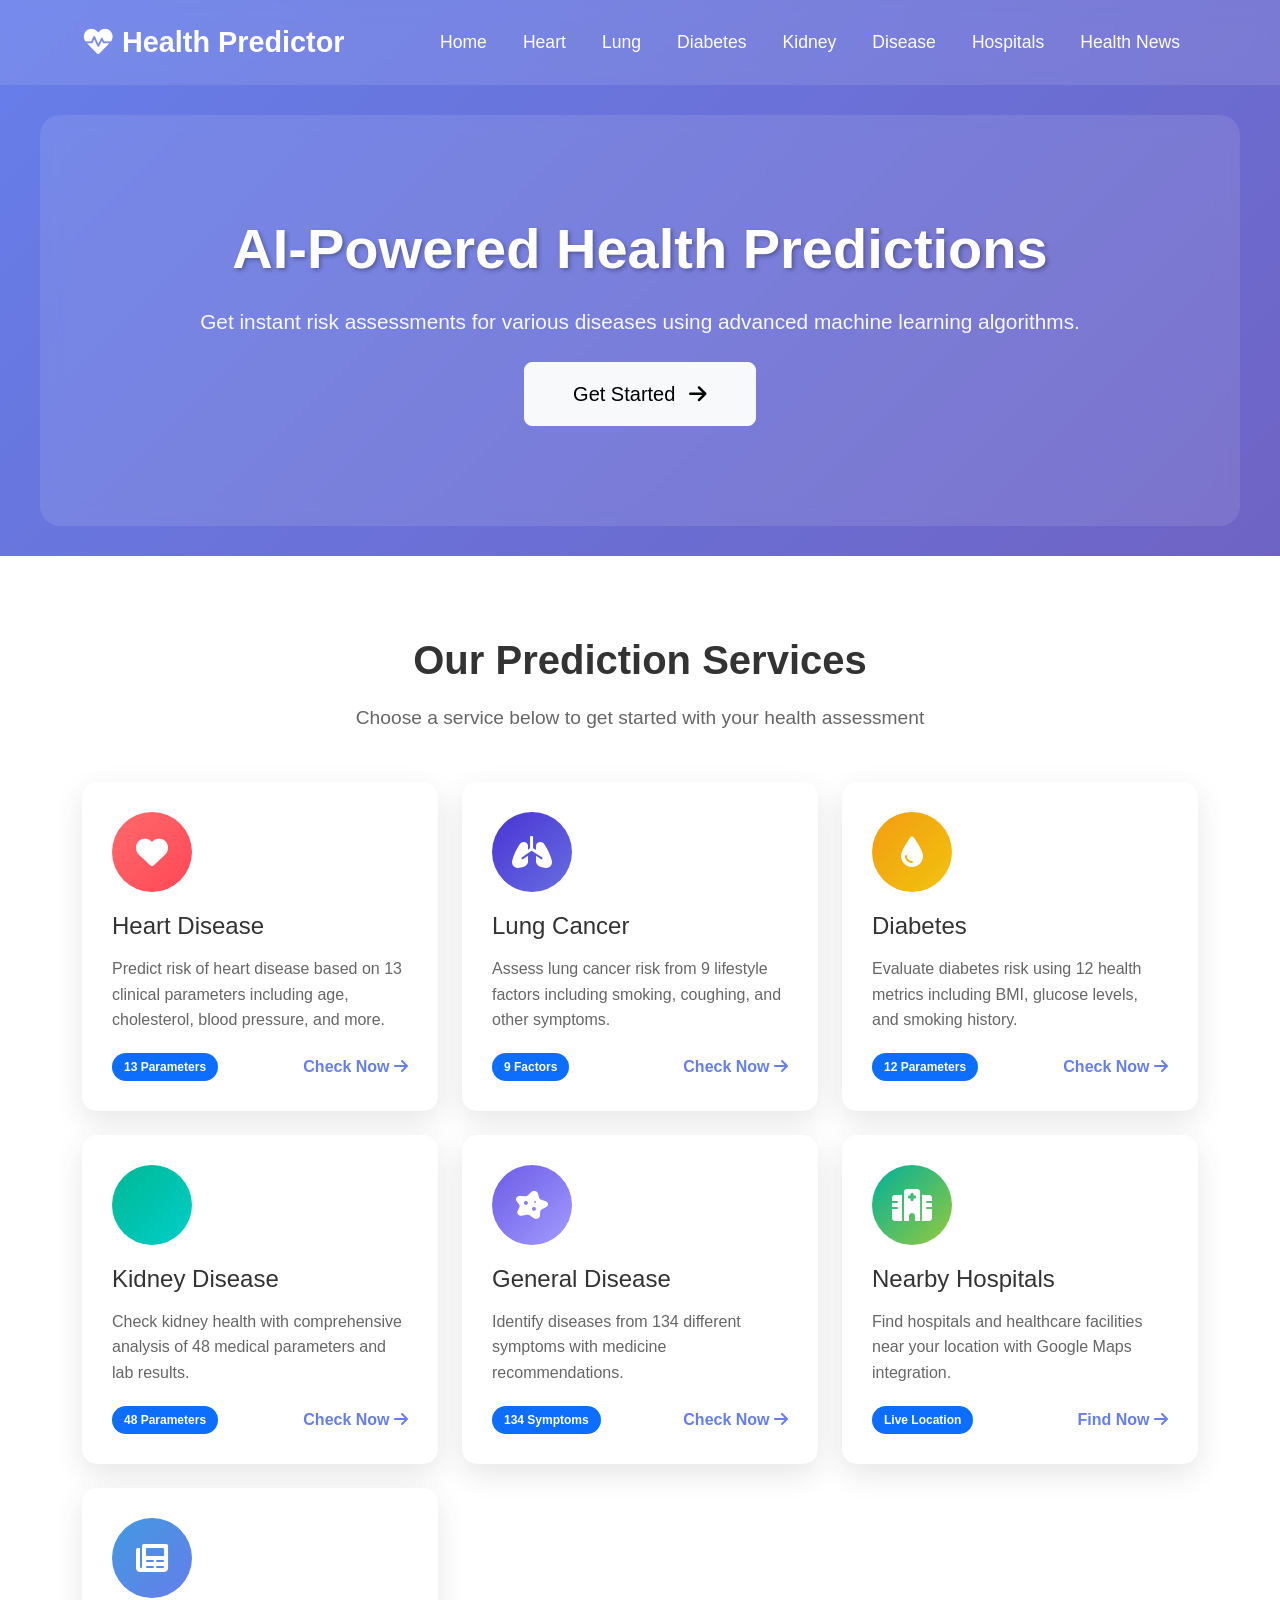
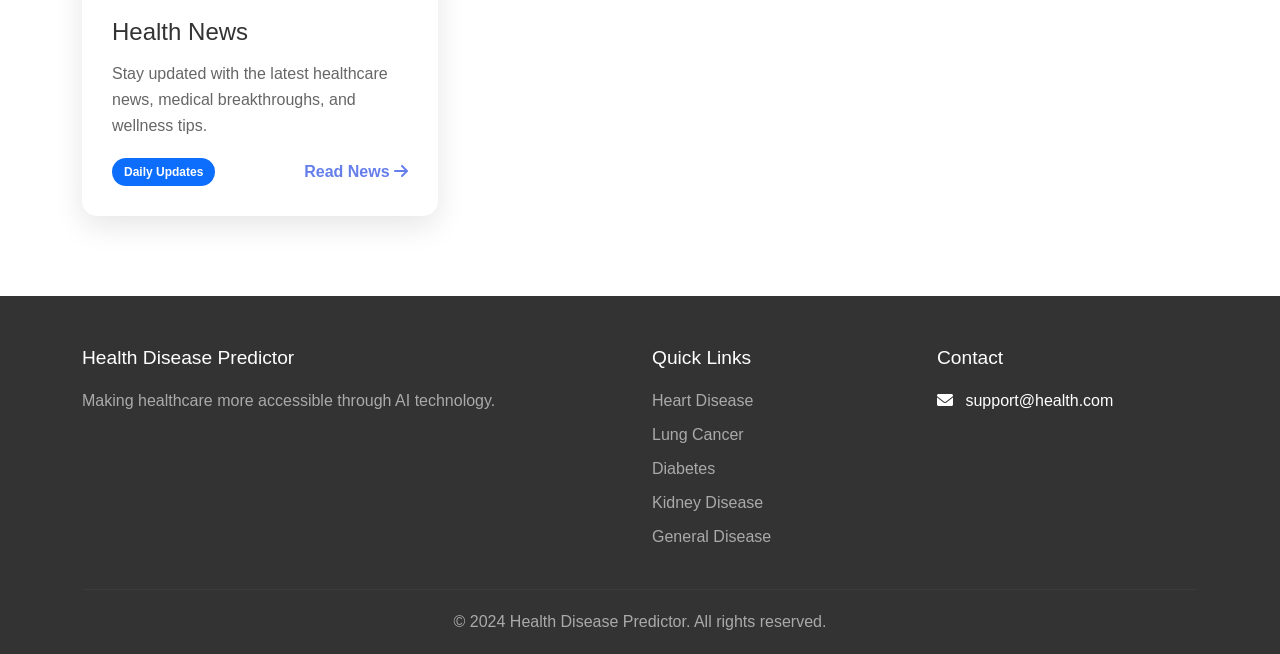
==== templates/index.html @ a197f368 "ignore" ====
<!DOCTYPE html>
<html lang="en">

<head>
    <meta charset="UTF-8">
    <meta name="viewport" content="width=device-width, initial-scale=1.0">
    <title>Health Disease Predictor</title>
    <link href="https://cdn.jsdelivr.net/npm/bootstrap@5.1.3/dist/css/bootstrap.min.css" rel="stylesheet">
    <link rel="stylesheet" href="https://cdnjs.cloudflare.com/ajax/libs/font-awesome/6.0.0/css/all.min.css">
    <style>
        * {
            margin: 0;
            padding: 0;
            box-sizing: border-box;
        }

        body {
            background: linear-gradient(135deg, #667eea 0%, #764ba2 100%);
            min-height: 100vh;
            font-family: 'Segoe UI', Tahoma, Geneva, Verdana, sans-serif;
        }

        .navbar {
            background: rgba(255, 255, 255, 0.1);
            backdrop-filter: blur(10px);
            padding: 1rem 0;
        }

        .navbar-brand {
            color: white !important;
            font-size: 1.8rem;
            font-weight: bold;
        }

        .nav-link {
            color: white !important;
            font-size: 1.1rem;
            margin: 0 10px;
            transition: all 0.3s;
        }

        .nav-link:hover {
            transform: translateY(-2px);
        }

        .hero-section {
            text-align: center;
            color: white;
            padding: 100px 20px;
            background: rgba(255, 255, 255, 0.1);
            border-radius: 20px;
            margin: 30px auto;
            max-width: 1200px;
            backdrop-filter: blur(10px);
        }

        .hero-section h1 {
            font-size: 3.5rem;
            font-weight: bold;
            margin-bottom: 20px;
            text-shadow: 2px 2px 4px rgba(0, 0, 0, 0.3);
        }

        .hero-section p {
            font-size: 1.3rem;
            opacity: 0.95;
            margin-bottom: 30px;
        }

        .services-section {
            padding: 80px 0;
            background: white;
        }

        .section-title {
            text-align: center;
            font-size: 2.5rem;
            font-weight: bold;
            margin-bottom: 20px;
            color: #333;
        }

        .section-subtitle {
            text-align: center;
            font-size: 1.2rem;
            color: #666;
            margin-bottom: 50px;
        }

        .service-card {
            background: white;
            border-radius: 15px;
            padding: 30px;
            box-shadow: 0 10px 30px rgba(0, 0, 0, 0.1);
            transition: all 0.4s;
            height: 100%;
            cursor: pointer;
            position: relative;
            overflow: hidden;
        }

        .service-card:hover {
            transform: translateY(-15px);
            box-shadow: 0 20px 40px rgba(0, 0, 0, 0.2);
        }

        .service-icon {
            width: 80px;
            height: 80px;
            border-radius: 50%;
            display: flex;
            align-items: center;
            justify-content: center;
            margin-bottom: 20px;
            color: white;
            font-size: 2rem;
        }

        .service-card h3 {
            font-size: 1.5rem;
            margin-bottom: 15px;
            color: #333;
        }

        .service-card p {
            color: #666;
            margin-bottom: 20px;
            line-height: 1.6;
        }

        .service-footer {
            display: flex;
            justify-content: space-between;
            align-items: center;
        }

        .badge {
            padding: 8px 12px;
            border-radius: 20px;
        }

        .btn-link {
            color: #667eea;
            text-decoration: none;
            font-weight: 600;
            transition: all 0.3s;
        }

        .btn-link:hover {
            transform: translateX(5px);
        }

        .footer {
            background: #333;
            color: white;
            padding: 50px 0 20px;
        }

        .footer h5 {
            font-size: 1.2rem;
            margin-bottom: 20px;
        }

        .footer p {
            color: #aaa;
        }

        .footer ul li {
            margin-bottom: 10px;
        }

        .footer ul li a {
            color: #aaa;
            text-decoration: none;
            transition: color 0.3s;
        }

        .footer ul li a:hover {
            color: white;
        }

        .footer hr {
            border-color: #555;
            margin: 30px 0 20px;
        }
    </style>
</head>

<body>
    <nav class="navbar navbar-expand-lg navbar-dark">
        <div class="container">
            <a class="navbar-brand" href="/"><i class="fas fa-heartbeat me-2"></i>Health Predictor</a>
            <button class="navbar-toggler" type="button" data-bs-toggle="collapse" data-bs-target="#navbarNav">
                <span class="navbar-toggler-icon"></span>
            </button>
            <div class="collapse navbar-collapse" id="navbarNav">
                <ul class="navbar-nav ms-auto">
                    <li class="nav-item"><a class="nav-link" href="/">Home</a></li>
                    <li class="nav-item"><a class="nav-link" href="/heart">Heart</a></li>
                    <li class="nav-item"><a class="nav-link" href="/lung">Lung</a></li>
                    <li class="nav-item"><a class="nav-link" href="/diabetes">Diabetes</a></li>
                    <li class="nav-item"><a class="nav-link" href="/kidney">Kidney</a></li>
                    <li class="nav-item"><a class="nav-link" href="/disease">Disease</a></li>
                    <li class="nav-item"><a class="nav-link" href="/hospitals">Hospitals</a></li>
                    <li class="nav-item"><a class="nav-link" href="/news">Health News</a></li>
                </ul>
            </div>
        </div>
    </nav>

    <div class="hero-section">
        <div class="container">
            <h1 class="display-3 fw-bold mb-4">AI-Powered Health Predictions</h1>
            <p class="lead mb-4">Get instant risk assessments for various diseases using advanced machine learning
                algorithms.</p>
            <a href="#services" class="btn btn-light btn-lg px-5 py-3">Get Started <i
                    class="fas fa-arrow-right ms-2"></i></a>
        </div>
    </div>

    <section id="services" class="services-section">
        <div class="container">
            <h2 class="section-title">Our Prediction Services</h2>
            <p class="section-subtitle">Choose a service below to get started with your health assessment</p>
            <div class="row g-4">
                <div class="col-lg-4 col-md-6">
                    <div class="service-card" onclick="location.href='/heart'">
                        <div class="service-icon" style="background: linear-gradient(135deg, #ff6b6b, #ff4757);">
                            <i class="fas fa-heart"></i>
                        </div>
                        <h3>Heart Disease</h3>
                        <p>Predict risk of heart disease based on 13 clinical parameters including age, cholesterol,
                            blood pressure, and more.</p>
                        <div class="service-footer">
                            <span class="badge bg-primary">13 Parameters</span>
                            <span class="btn-link">Check Now <i class="fas fa-arrow-right"></i></span>
                        </div>
                    </div>
                </div>
                <div class="col-lg-4 col-md-6">
                    <div class="service-card" onclick="location.href='/lung'">
                        <div class="service-icon" style="background: linear-gradient(135deg, #4834d4, #686de0);">
                            <i class="fas fa-lungs"></i>
                        </div>
                        <h3>Lung Cancer</h3>
                        <p>Assess lung cancer risk from 9 lifestyle factors including smoking, coughing, and other
                            symptoms.</p>
                        <div class="service-footer">
                            <span class="badge bg-primary">9 Factors</span>
                            <span class="btn-link">Check Now <i class="fas fa-arrow-right"></i></span>
                        </div>
                    </div>
                </div>
                <div class="col-lg-4 col-md-6">
                    <div class="service-card" onclick="location.href='/diabetes'">
                        <div class="service-icon" style="background: linear-gradient(135deg, #f39c12, #f1c40f);">
                            <i class="fas fa-tint"></i>
                        </div>
                        <h3>Diabetes</h3>
                        <p>Evaluate diabetes risk using 12 health metrics including BMI, glucose levels, and smoking
                            history.</p>
                        <div class="service-footer">
                            <span class="badge bg-primary">12 Parameters</span>
                            <span class="btn-link">Check Now <i class="fas fa-arrow-right"></i></span>
                        </div>
                    </div>
                </div>
                <div class="col-lg-4 col-md-6">
                    <div class="service-card" onclick="location.href='/kidney'">
                        <div class="service-icon" style="background: linear-gradient(135deg, #00b894, #00cec9);">
                            <i class="fas fa-kidneys"></i>
                        </div>
                        <h3>Kidney Disease</h3>
                        <p>Check kidney health with comprehensive analysis of 48 medical parameters and lab results.</p>
                        <div class="service-footer">
                            <span class="badge bg-primary">48 Parameters</span>
                            <span class="btn-link">Check Now <i class="fas fa-arrow-right"></i></span>
                        </div>
                    </div>
                </div>
                <div class="col-lg-4 col-md-6">
                    <div class="service-card" onclick="location.href='/disease'">
                        <div class="service-icon" style="background: linear-gradient(135deg, #6c5ce7, #a29bfe);">
                            <i class="fas fa-disease"></i>
                        </div>
                        <h3>General Disease</h3>
                        <p>Identify diseases from 134 different symptoms with medicine recommendations.</p>
                        <div class="service-footer">
                            <span class="badge bg-primary">134 Symptoms</span>
                            <span class="btn-link">Check Now <i class="fas fa-arrow-right"></i></span>
                        </div>
                    </div>
                </div>
                <div class="col-lg-4 col-md-6">
                    <div class="service-card" onclick="location.href='/hospitals'">
                        <div class="service-icon" style="background: linear-gradient(135deg, #00b09b, #96c93d);">
                            <i class="fas fa-hospital"></i>
                        </div>
                        <h3>Nearby Hospitals</h3>
                        <p>Find hospitals and healthcare facilities near your location with Google Maps integration.</p>
                        <div class="service-footer">
                            <span class="badge bg-primary">Live Location</span>
                            <span class="btn-link">Find Now <i class="fas fa-arrow-right"></i></span>
                        </div>
                    </div>
                </div>
                <div class="col-lg-4 col-md-6">
                    <div class="service-card" onclick="location.href='/news'">
                        <div class="service-icon" style="background: linear-gradient(135deg, #4299e1, #667eea);">
                            <i class="fas fa-newspaper"></i>
                        </div>
                        <h3>Health News</h3>
                        <p>Stay updated with the latest healthcare news, medical breakthroughs, and wellness tips.</p>
                        <div class="service-footer">
                            <span class="badge bg-primary">Daily Updates</span>
                            <span class="btn-link">Read News <i class="fas fa-arrow-right"></i></span>
                        </div>
                    </div>
                </div>
            </div>
        </div>
    </section>

    <footer class="footer">
        <div class="container">
            <div class="row">
                <div class="col-md-6">
                    <h5>Health Disease Predictor</h5>
                    <p>Making healthcare more accessible through AI technology.</p>
                </div>
                <div class="col-md-3">
                    <h5>Quick Links</h5>
                    <ul class="list-unstyled">
                        <li><a href="/heart">Heart Disease</a></li>
                        <li><a href="/lung">Lung Cancer</a></li>
                        <li><a href="/diabetes">Diabetes</a></li>
                        <li><a href="/kidney">Kidney Disease</a></li>
                        <li><a href="/disease">General Disease</a></li>
                    </ul>
                </div>
                <div class="col-md-3">
                    <h5>Contact</h5>
                    <ul class="list-unstyled">
                        <li><i class="fas fa-envelope me-2"></i> support@health.com</li>
                    </ul>
                </div>
            </div>
            <hr class="mt-4">
            <div class="text-center">
                <p class="mb-0">&copy; 2024 Health Disease Predictor. All rights reserved.</p>
            </div>
        </div>
    </footer>

    <script src="https://cdn.jsdelivr.net/npm/bootstrap@5.1.3/dist/js/bootstrap.bundle.min.js"></script>
</body>

</html>
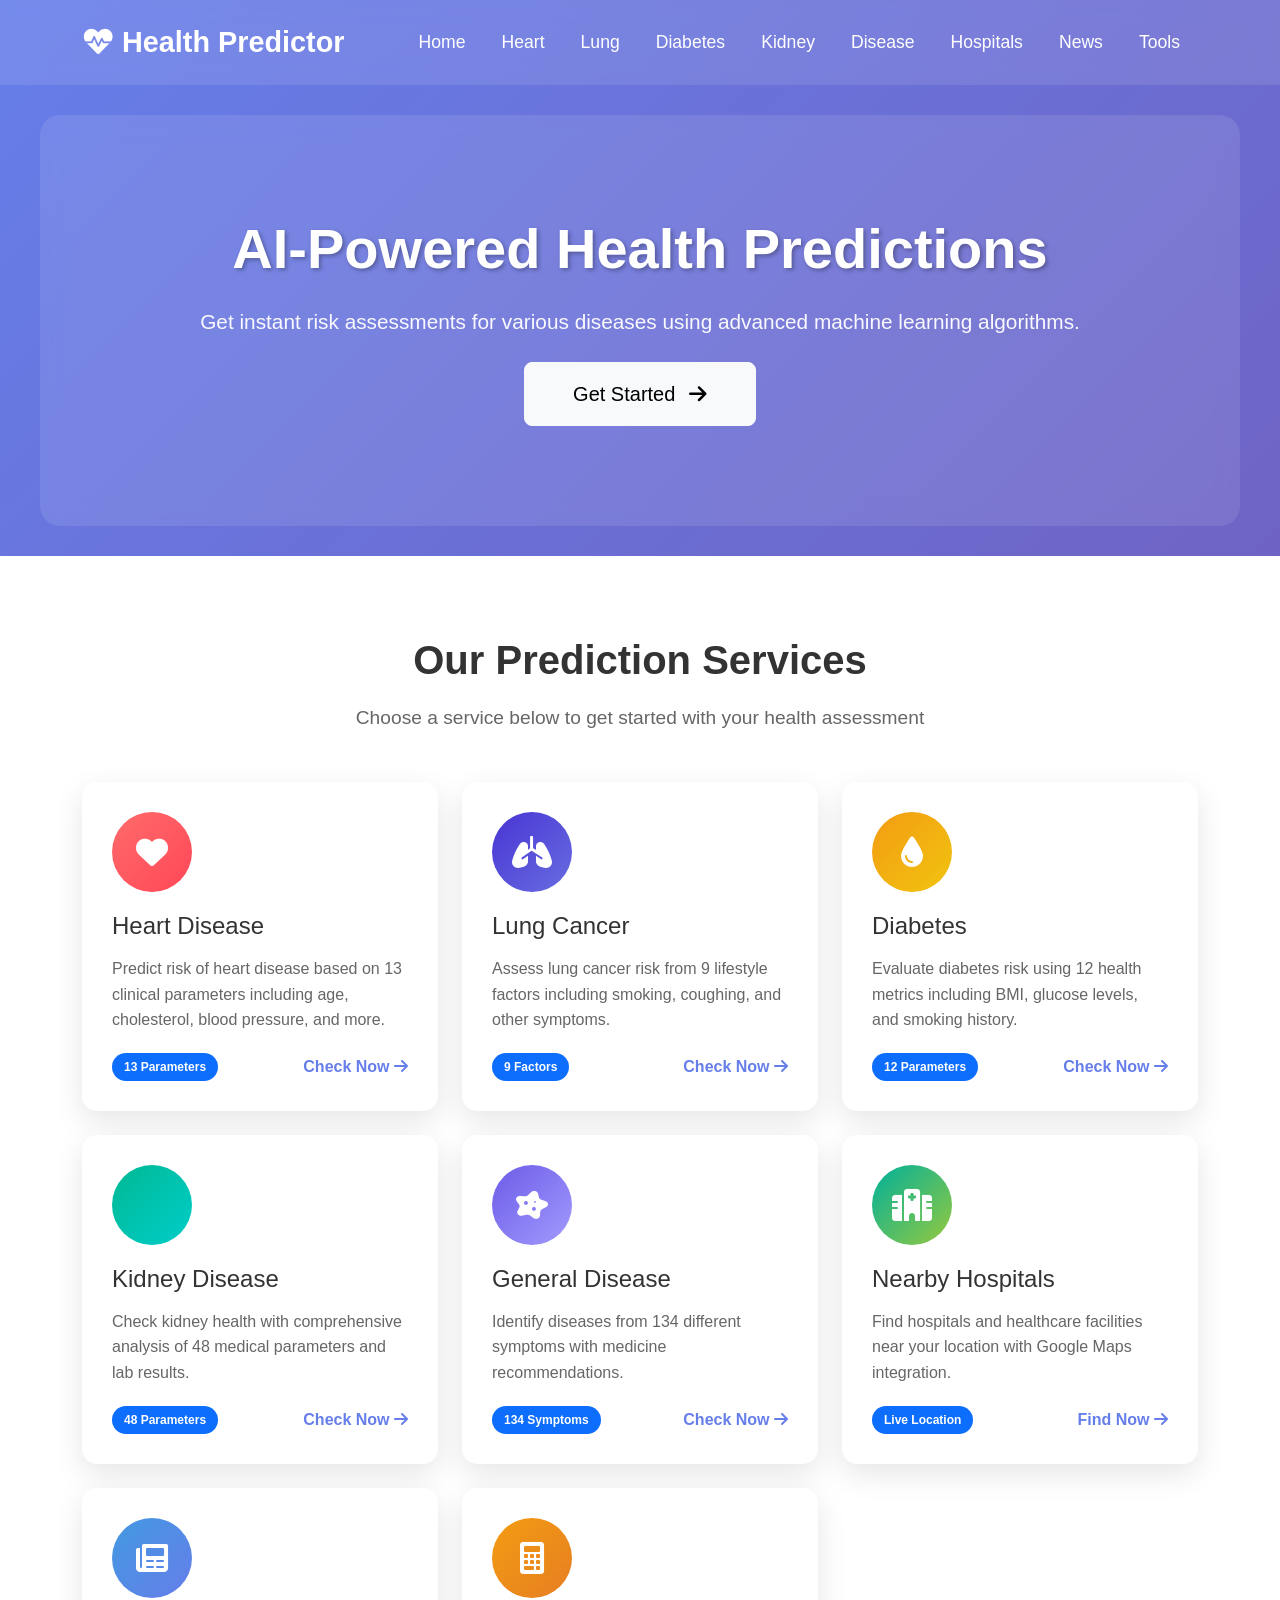
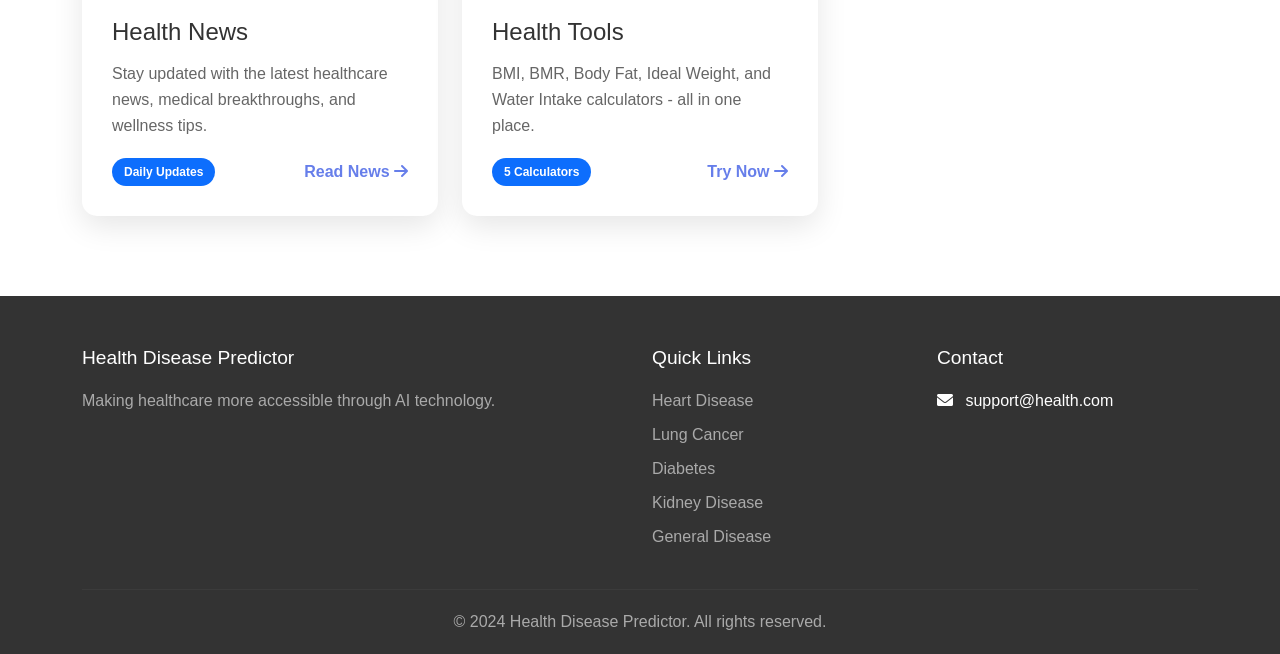
==== commit 38f19103: "Update" ====
--- a/templates/index.html
+++ b/templates/index.html
@@ -202,7 +202,8 @@
                     <li class="nav-item"><a class="nav-link" href="/kidney">Kidney</a></li>
                     <li class="nav-item"><a class="nav-link" href="/disease">Disease</a></li>
                     <li class="nav-item"><a class="nav-link" href="/hospitals">Hospitals</a></li>
-                    <li class="nav-item"><a class="nav-link" href="/news">Health News</a></li>
+                    <li class="nav-item"><a class="nav-link" href="/news">News</a></li>
+                    <li class="nav-item"><a class="nav-link" href="/tools">Tools</a></li>
                 </ul>
             </div>
         </div>
@@ -317,6 +318,19 @@
                         </div>
                     </div>
                 </div>
+                <div class="col-lg-4 col-md-6">
+                    <div class="service-card" onclick="location.href='/tools'">
+                        <div class="service-icon" style="background: linear-gradient(135deg, #f39c12, #e67e22);">
+                            <i class="fas fa-calculator"></i>
+                        </div>
+                        <h3>Health Tools</h3>
+                        <p>BMI, BMR, Body Fat, Ideal Weight, and Water Intake calculators - all in one place.</p>
+                        <div class="service-footer">
+                            <span class="badge bg-primary">5 Calculators</span>
+                            <span class="btn-link">Try Now <i class="fas fa-arrow-right"></i></span>
+                        </div>
+                    </div>
+                </div>
             </div>
         </div>
     </section>
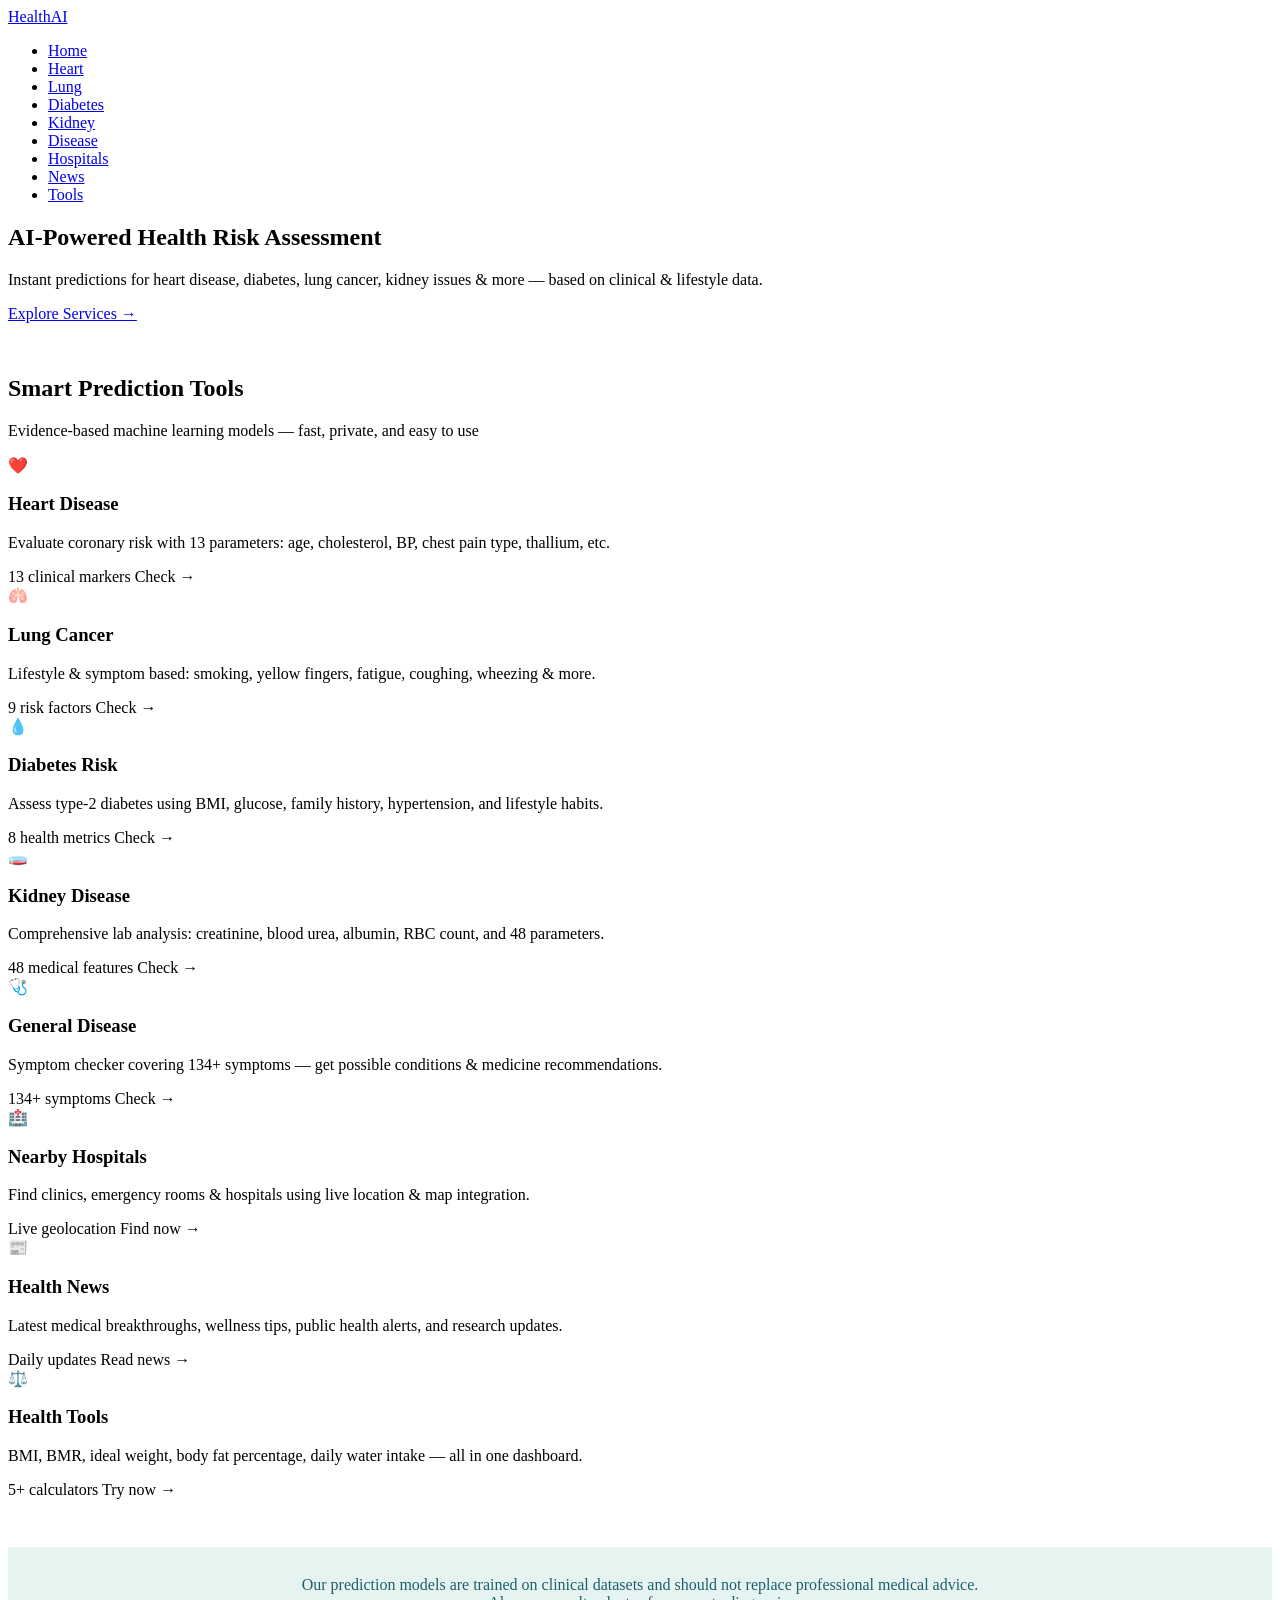
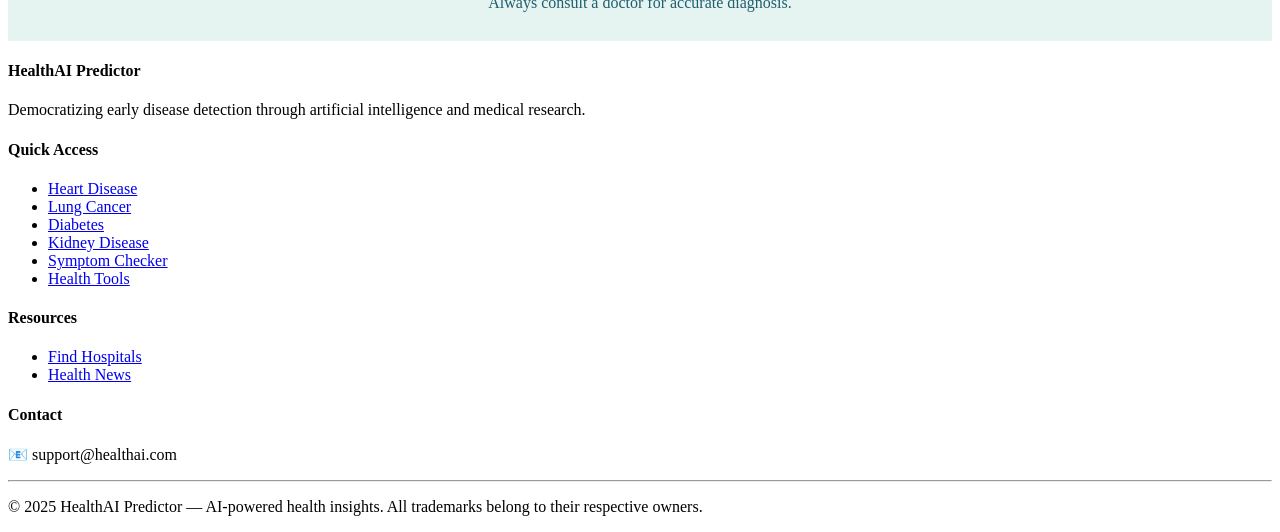
==== commit 63324bd9: "Initial Files" ====
--- a/templates/index.html
+++ b/templates/index.html
@@ -3,370 +3,177 @@
 
 <head>
     <meta charset="UTF-8">
-    <meta name="viewport" content="width=device-width, initial-scale=1.0">
-    <title>Health Disease Predictor</title>
-    <link href="https://cdn.jsdelivr.net/npm/bootstrap@5.1.3/dist/css/bootstrap.min.css" rel="stylesheet">
-    <link rel="stylesheet" href="https://cdnjs.cloudflare.com/ajax/libs/font-awesome/6.0.0/css/all.min.css">
-    <style>
-        * {
-            margin: 0;
-            padding: 0;
-            box-sizing: border-box;
-        }
-
-        body {
-            background: linear-gradient(135deg, #667eea 0%, #764ba2 100%);
-            min-height: 100vh;
-            font-family: 'Segoe UI', Tahoma, Geneva, Verdana, sans-serif;
-        }
-
-        .navbar {
-            background: rgba(255, 255, 255, 0.1);
-            backdrop-filter: blur(10px);
-            padding: 1rem 0;
-        }
-
-        .navbar-brand {
-            color: white !important;
-            font-size: 1.8rem;
-            font-weight: bold;
-        }
-
-        .nav-link {
-            color: white !important;
-            font-size: 1.1rem;
-            margin: 0 10px;
-            transition: all 0.3s;
-        }
-
-        .nav-link:hover {
-            transform: translateY(-2px);
-        }
-
-        .hero-section {
-            text-align: center;
-            color: white;
-            padding: 100px 20px;
-            background: rgba(255, 255, 255, 0.1);
-            border-radius: 20px;
-            margin: 30px auto;
-            max-width: 1200px;
-            backdrop-filter: blur(10px);
-        }
-
-        .hero-section h1 {
-            font-size: 3.5rem;
-            font-weight: bold;
-            margin-bottom: 20px;
-            text-shadow: 2px 2px 4px rgba(0, 0, 0, 0.3);
-        }
-
-        .hero-section p {
-            font-size: 1.3rem;
-            opacity: 0.95;
-            margin-bottom: 30px;
-        }
-
-        .services-section {
-            padding: 80px 0;
-            background: white;
-        }
-
-        .section-title {
-            text-align: center;
-            font-size: 2.5rem;
-            font-weight: bold;
-            margin-bottom: 20px;
-            color: #333;
-        }
-
-        .section-subtitle {
-            text-align: center;
-            font-size: 1.2rem;
-            color: #666;
-            margin-bottom: 50px;
-        }
-
-        .service-card {
-            background: white;
-            border-radius: 15px;
-            padding: 30px;
-            box-shadow: 0 10px 30px rgba(0, 0, 0, 0.1);
-            transition: all 0.4s;
-            height: 100%;
-            cursor: pointer;
-            position: relative;
-            overflow: hidden;
-        }
-
-        .service-card:hover {
-            transform: translateY(-15px);
-            box-shadow: 0 20px 40px rgba(0, 0, 0, 0.2);
-        }
-
-        .service-icon {
-            width: 80px;
-            height: 80px;
-            border-radius: 50%;
-            display: flex;
-            align-items: center;
-            justify-content: center;
-            margin-bottom: 20px;
-            color: white;
-            font-size: 2rem;
-        }
-
-        .service-card h3 {
-            font-size: 1.5rem;
-            margin-bottom: 15px;
-            color: #333;
-        }
-
-        .service-card p {
-            color: #666;
-            margin-bottom: 20px;
-            line-height: 1.6;
-        }
-
-        .service-footer {
-            display: flex;
-            justify-content: space-between;
-            align-items: center;
-        }
-
-        .badge {
-            padding: 8px 12px;
-            border-radius: 20px;
-        }
-
-        .btn-link {
-            color: #667eea;
-            text-decoration: none;
-            font-weight: 600;
-            transition: all 0.3s;
-        }
-
-        .btn-link:hover {
-            transform: translateX(5px);
-        }
-
-        .footer {
-            background: #333;
-            color: white;
-            padding: 50px 0 20px;
-        }
-
-        .footer h5 {
-            font-size: 1.2rem;
-            margin-bottom: 20px;
-        }
-
-        .footer p {
-            color: #aaa;
-        }
-
-        .footer ul li {
-            margin-bottom: 10px;
-        }
-
-        .footer ul li a {
-            color: #aaa;
-            text-decoration: none;
-            transition: color 0.3s;
-        }
-
-        .footer ul li a:hover {
-            color: white;
-        }
-
-        .footer hr {
-            border-color: #555;
-            margin: 30px 0 20px;
-        }
-    </style>
+    <meta name="viewport" content="width=device-width, initial-scale=1.0, viewport-fit=cover">
+    <title>HealthAI | Smart Disease Predictor</title>
+    <link rel="stylesheet" href="{{ url_for('static', filename='index.css') }}">
 </head>
 
 <body>
-    <nav class="navbar navbar-expand-lg navbar-dark">
-        <div class="container">
-            <a class="navbar-brand" href="/"><i class="fas fa-heartbeat me-2"></i>Health Predictor</a>
-            <button class="navbar-toggler" type="button" data-bs-toggle="collapse" data-bs-target="#navbarNav">
-                <span class="navbar-toggler-icon"></span>
-            </button>
-            <div class="collapse navbar-collapse" id="navbarNav">
-                <ul class="navbar-nav ms-auto">
-                    <li class="nav-item"><a class="nav-link" href="/">Home</a></li>
-                    <li class="nav-item"><a class="nav-link" href="/heart">Heart</a></li>
-                    <li class="nav-item"><a class="nav-link" href="/lung">Lung</a></li>
-                    <li class="nav-item"><a class="nav-link" href="/diabetes">Diabetes</a></li>
-                    <li class="nav-item"><a class="nav-link" href="/kidney">Kidney</a></li>
-                    <li class="nav-item"><a class="nav-link" href="/disease">Disease</a></li>
-                    <li class="nav-item"><a class="nav-link" href="/hospitals">Hospitals</a></li>
-                    <li class="nav-item"><a class="nav-link" href="/news">News</a></li>
-                    <li class="nav-item"><a class="nav-link" href="/tools">Tools</a></li>
-                </ul>
-            </div>
+
+    <nav class="navbar">
+        <div class="container nav-container">
+            <a href="/" class="logo"> HealthAI </a>
+            <ul class="nav-links">
+                <li><a href="/">Home</a></li>
+                <li><a href="/heart">Heart</a></li>
+                <li><a href="/lung">Lung</a></li>
+                <li><a href="/diabetes">Diabetes</a></li>
+                <li><a href="/kidney">Kidney</a></li>
+                <li><a href="/disease">Disease</a></li>
+                <li><a href="/hospitals">Hospitals</a></li>
+                <li><a href="/news">News</a></li>
+                <li><a href="/tools">Tools</a></li>
+            </ul>
         </div>
     </nav>
 
-    <div class="hero-section">
+    <!-- hero section -->
+    <section class="hero">
+        <div class="container hero-content">
+            <h1>AI-Powered Health Risk Assessment</h1>
+            <p>Instant predictions for heart disease, diabetes, lung cancer, kidney issues & more — based on clinical &
+                lifestyle data.</p>
+            <a href="#services" class="btn">Explore Services →</a>
+        </div>
+    </section>
+
+    <!-- main services section -->
+    <section id="services" style="padding: 2rem 0 2rem;">
         <div class="container">
-            <h1 class="display-3 fw-bold mb-4">AI-Powered Health Predictions</h1>
-            <p class="lead mb-4">Get instant risk assessments for various diseases using advanced machine learning
-                algorithms.</p>
-            <a href="#services" class="btn btn-light btn-lg px-5 py-3">Get Started <i
-                    class="fas fa-arrow-right ms-2"></i></a>
-        </div>
-    </div>
+            <h2 class="section-title">Smart Prediction Tools</h2>
+            <p class="section-sub">Evidence-based machine learning models — fast, private, and easy to use</p>
 
-    <section id="services" class="services-section">
-        <div class="container">
-            <h2 class="section-title">Our Prediction Services</h2>
-            <p class="section-subtitle">Choose a service below to get started with your health assessment</p>
-            <div class="row g-4">
-                <div class="col-lg-4 col-md-6">
-                    <div class="service-card" onclick="location.href='/heart'">
-                        <div class="service-icon" style="background: linear-gradient(135deg, #ff6b6b, #ff4757);">
-                            <i class="fas fa-heart"></i>
-                        </div>
-                        <h3>Heart Disease</h3>
-                        <p>Predict risk of heart disease based on 13 clinical parameters including age, cholesterol,
-                            blood pressure, and more.</p>
-                        <div class="service-footer">
-                            <span class="badge bg-primary">13 Parameters</span>
-                            <span class="btn-link">Check Now <i class="fas fa-arrow-right"></i></span>
-                        </div>
+            <div class="services-grid">
+                <!-- Heart Disease Card -->
+                <div class="card" onclick="location.href='/heart'">
+                    <div class="card-icon">❤️</div>
+                    <h3>Heart Disease</h3>
+                    <p>Evaluate coronary risk with 13 parameters: age, cholesterol, BP, chest pain type, thallium, etc.
+                    </p>
+                    <div class="card-meta">
+                        <span class="badge">13 clinical markers</span>
+                        <span class="card-link">Check →</span>
                     </div>
                 </div>
-                <div class="col-lg-4 col-md-6">
-                    <div class="service-card" onclick="location.href='/lung'">
-                        <div class="service-icon" style="background: linear-gradient(135deg, #4834d4, #686de0);">
-                            <i class="fas fa-lungs"></i>
-                        </div>
-                        <h3>Lung Cancer</h3>
-                        <p>Assess lung cancer risk from 9 lifestyle factors including smoking, coughing, and other
-                            symptoms.</p>
-                        <div class="service-footer">
-                            <span class="badge bg-primary">9 Factors</span>
-                            <span class="btn-link">Check Now <i class="fas fa-arrow-right"></i></span>
-                        </div>
+                <!-- Lung Cancer Card -->
+                <div class="card" onclick="location.href='/lung'">
+                    <div class="card-icon">🫁</div>
+                    <h3>Lung Cancer</h3>
+                    <p>Lifestyle & symptom based: smoking, yellow fingers, fatigue, coughing, wheezing & more.</p>
+                    <div class="card-meta">
+                        <span class="badge">9 risk factors</span>
+                        <span class="card-link">Check →</span>
                     </div>
                 </div>
-                <div class="col-lg-4 col-md-6">
-                    <div class="service-card" onclick="location.href='/diabetes'">
-                        <div class="service-icon" style="background: linear-gradient(135deg, #f39c12, #f1c40f);">
-                            <i class="fas fa-tint"></i>
-                        </div>
-                        <h3>Diabetes</h3>
-                        <p>Evaluate diabetes risk using 12 health metrics including BMI, glucose levels, and smoking
-                            history.</p>
-                        <div class="service-footer">
-                            <span class="badge bg-primary">12 Parameters</span>
-                            <span class="btn-link">Check Now <i class="fas fa-arrow-right"></i></span>
-                        </div>
+                <!-- Diabetes Card -->
+                <div class="card" onclick="location.href='/diabetes'">
+                    <div class="card-icon">💧</div>
+                    <h3>Diabetes Risk</h3>
+                    <p>Assess type-2 diabetes using BMI, glucose, family history, hypertension, and lifestyle habits.
+                    </p>
+                    <div class="card-meta">
+                        <span class="badge">8 health metrics</span>
+                        <span class="card-link">Check →</span>
                     </div>
                 </div>
-                <div class="col-lg-4 col-md-6">
-                    <div class="service-card" onclick="location.href='/kidney'">
-                        <div class="service-icon" style="background: linear-gradient(135deg, #00b894, #00cec9);">
-                            <i class="fas fa-kidneys"></i>
-                        </div>
-                        <h3>Kidney Disease</h3>
-                        <p>Check kidney health with comprehensive analysis of 48 medical parameters and lab results.</p>
-                        <div class="service-footer">
-                            <span class="badge bg-primary">48 Parameters</span>
-                            <span class="btn-link">Check Now <i class="fas fa-arrow-right"></i></span>
-                        </div>
+                <!-- Kidney Disease Card -->
+                <div class="card" onclick="location.href='/kidney'">
+                    <div class="card-icon">🧫</div>
+                    <h3>Kidney Disease</h3>
+                    <p>Comprehensive lab analysis: creatinine, blood urea, albumin, RBC count, and 48 parameters.</p>
+                    <div class="card-meta">
+                        <span class="badge">48 medical features</span>
+                        <span class="card-link">Check →</span>
                     </div>
                 </div>
-                <div class="col-lg-4 col-md-6">
-                    <div class="service-card" onclick="location.href='/disease'">
-                        <div class="service-icon" style="background: linear-gradient(135deg, #6c5ce7, #a29bfe);">
-                            <i class="fas fa-disease"></i>
-                        </div>
-                        <h3>General Disease</h3>
-                        <p>Identify diseases from 134 different symptoms with medicine recommendations.</p>
-                        <div class="service-footer">
-                            <span class="badge bg-primary">134 Symptoms</span>
-                            <span class="btn-link">Check Now <i class="fas fa-arrow-right"></i></span>
-                        </div>
+                <!-- General Disease (Symptom Checker) -->
+                <div class="card" onclick="location.href='/disease'">
+                    <div class="card-icon">🩺</div>
+                    <h3>General Disease</h3>
+                    <p>Symptom checker covering 134+ symptoms — get possible conditions & medicine recommendations.</p>
+                    <div class="card-meta">
+                        <span class="badge">134+ symptoms</span>
+                        <span class="card-link">Check →</span>
                     </div>
                 </div>
-                <div class="col-lg-4 col-md-6">
-                    <div class="service-card" onclick="location.href='/hospitals'">
-                        <div class="service-icon" style="background: linear-gradient(135deg, #00b09b, #96c93d);">
-                            <i class="fas fa-hospital"></i>
-                        </div>
-                        <h3>Nearby Hospitals</h3>
-                        <p>Find hospitals and healthcare facilities near your location with Google Maps integration.</p>
-                        <div class="service-footer">
-                            <span class="badge bg-primary">Live Location</span>
-                            <span class="btn-link">Find Now <i class="fas fa-arrow-right"></i></span>
-                        </div>
+                <!-- Nearby Hospitals -->
+                <div class="card" onclick="location.href='/hospitals'">
+                    <div class="card-icon">🏥</div>
+                    <h3>Nearby Hospitals</h3>
+                    <p>Find clinics, emergency rooms & hospitals using live location & map integration.</p>
+                    <div class="card-meta">
+                        <span class="badge">Live geolocation</span>
+                        <span class="card-link">Find now →</span>
                     </div>
                 </div>
-                <div class="col-lg-4 col-md-6">
-                    <div class="service-card" onclick="location.href='/news'">
-                        <div class="service-icon" style="background: linear-gradient(135deg, #4299e1, #667eea);">
-                            <i class="fas fa-newspaper"></i>
-                        </div>
-                        <h3>Health News</h3>
-                        <p>Stay updated with the latest healthcare news, medical breakthroughs, and wellness tips.</p>
-                        <div class="service-footer">
-                            <span class="badge bg-primary">Daily Updates</span>
-                            <span class="btn-link">Read News <i class="fas fa-arrow-right"></i></span>
-                        </div>
+                <div class="card" onclick="location.href='/news'">
+                    <div class="card-icon">📰</div>
+                    <h3>Health News</h3>
+                    <p>Latest medical breakthroughs, wellness tips, public health alerts, and research updates.</p>
+                    <div class="card-meta">
+                        <span class="badge">Daily updates</span>
+                        <span class="card-link">Read news →</span>
                     </div>
                 </div>
-                <div class="col-lg-4 col-md-6">
-                    <div class="service-card" onclick="location.href='/tools'">
-                        <div class="service-icon" style="background: linear-gradient(135deg, #f39c12, #e67e22);">
-                            <i class="fas fa-calculator"></i>
-                        </div>
-                        <h3>Health Tools</h3>
-                        <p>BMI, BMR, Body Fat, Ideal Weight, and Water Intake calculators - all in one place.</p>
-                        <div class="service-footer">
-                            <span class="badge bg-primary">5 Calculators</span>
-                            <span class="btn-link">Try Now <i class="fas fa-arrow-right"></i></span>
-                        </div>
+                <div class="card" onclick="location.href='/tools'">
+                    <div class="card-icon">⚖️</div>
+                    <h3>Health Tools</h3>
+                    <p>BMI, BMR, ideal weight, body fat percentage, daily water intake — all in one dashboard.</p>
+                    <div class="card-meta">
+                        <span class="badge">5+ calculators</span>
+                        <span class="card-link">Try now →</span>
                     </div>
                 </div>
             </div>
         </div>
     </section>
 
+    <div style="background: #e6f4f1; padding: 1.8rem 0; margin: 1rem 0 0;">
+        <div class="container" style="text-align: center;">
+            <p style="font-size: 1rem; max-width: 700px; margin: 0 auto; color: #1f5e6e;"> Our prediction models are
+                trained on clinical datasets and should not replace professional medical advice. Always consult a doctor
+                for accurate diagnosis.</p>
+        </div>
+    </div>
+
     <footer class="footer">
         <div class="container">
-            <div class="row">
-                <div class="col-md-6">
-                    <h5>Health Disease Predictor</h5>
-                    <p>Making healthcare more accessible through AI technology.</p>
+            <div class="footer-grid">
+                <div class="footer-col">
+                    <h4>HealthAI Predictor</h4>
+                    <p>Democratizing early disease detection through artificial intelligence and medical research.</p>
                 </div>
-                <div class="col-md-3">
-                    <h5>Quick Links</h5>
-                    <ul class="list-unstyled">
+                <div class="footer-col">
+                    <h4>Quick Access</h4>
+                    <ul>
                         <li><a href="/heart">Heart Disease</a></li>
                         <li><a href="/lung">Lung Cancer</a></li>
                         <li><a href="/diabetes">Diabetes</a></li>
                         <li><a href="/kidney">Kidney Disease</a></li>
-                        <li><a href="/disease">General Disease</a></li>
+                        <li><a href="/disease">Symptom Checker</a></li>
+                        <li><a href="/tools">Health Tools</a></li>
                     </ul>
                 </div>
-                <div class="col-md-3">
-                    <h5>Contact</h5>
-                    <ul class="list-unstyled">
-                        <li><i class="fas fa-envelope me-2"></i> support@health.com</li>
+                <div class="footer-col">
+                    <h4>Resources</h4>
+                    <ul>
+                        <li><a href="/hospitals">Find Hospitals</a></li>
+                        <li><a href="/news">Health News</a></li>
                     </ul>
                 </div>
+                <div class="footer-col">
+                    <h4>Contact</h4>
+                    <p>📧 support@healthai.com</p>
+                </div>
             </div>
-            <hr class="mt-4">
-            <div class="text-center">
-                <p class="mb-0">&copy; 2024 Health Disease Predictor. All rights reserved.</p>
+            <hr>
+            <div class="copyright">
+                <p>© 2025 HealthAI Predictor — AI-powered health insights. All trademarks belong to their respective
+                    owners.</p>
             </div>
         </div>
     </footer>
 
-    <script src="https://cdn.jsdelivr.net/npm/bootstrap@5.1.3/dist/js/bootstrap.bundle.min.js"></script>
 </body>
 
 </html>
